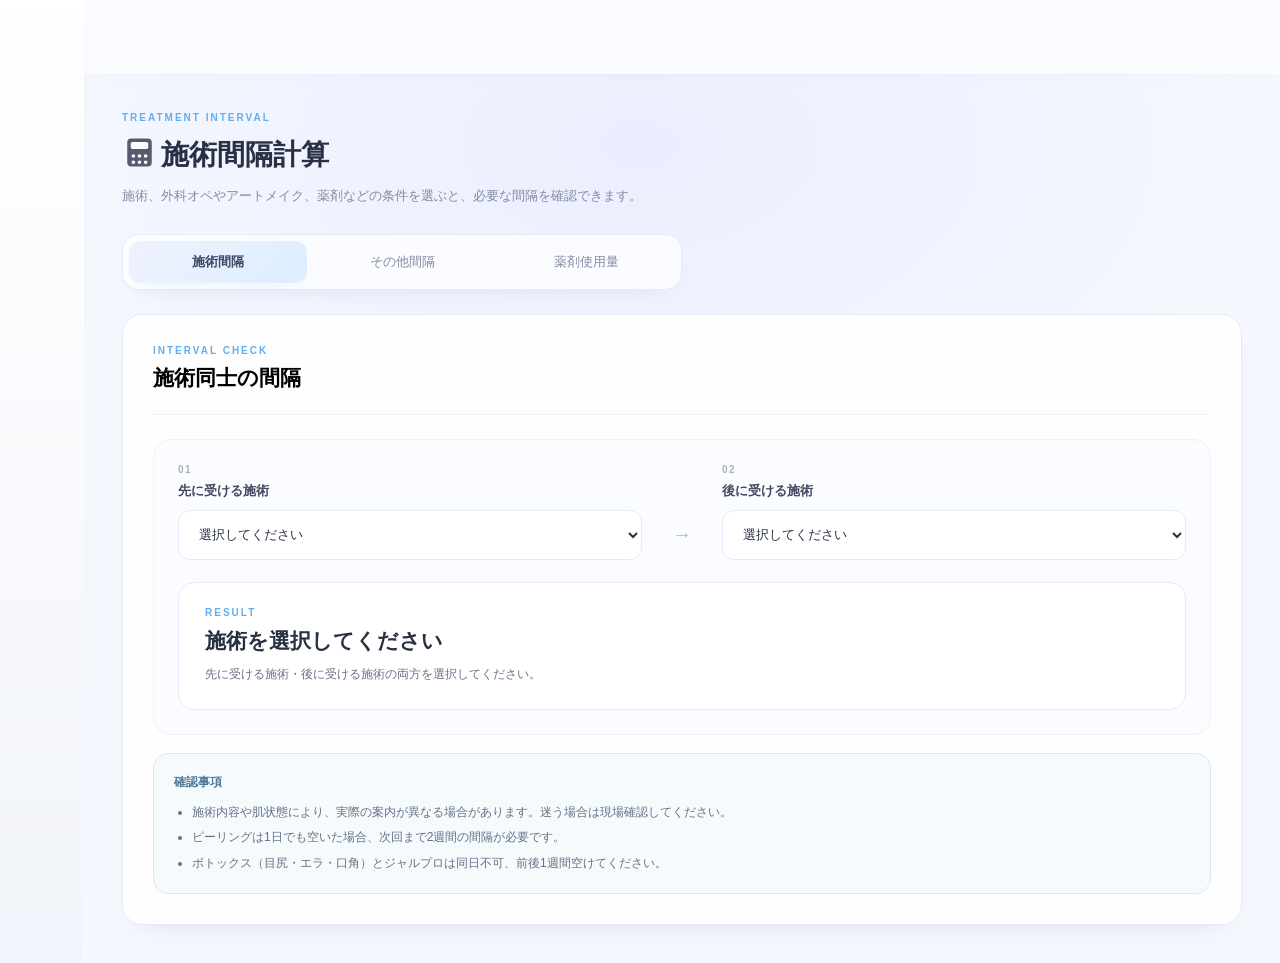
==== index.html @ de472851 "Rename interval page to index" ====
<!DOCTYPE html>
<html lang="ja">
<head>
  <meta charset="UTF-8">
  <meta name="viewport" content="width=device-width, initial-scale=1.0">
  <title>施術間隔計算 | 媒体チーム</title>
  <link rel="stylesheet" href="css/common.css">
  <link rel="stylesheet" href="css/interval.css">
</head>
<body>

<div class="dashboard">

        <aside class="sidebar collapsed"></aside>
    
        <main class="main-content">
         <!-- Top Bar -->
        <header class="top-bar">
      
        </header>


      <section class="tool-page">
        <div class="page-heading">
          <p class="eyebrow">TREATMENT INTERVAL</p>
          <h2><span class="title-icon"><img src="icons/interval.svg" alt="アイコン"></span>施術間隔計算</h2>
          <p>施術、外科オペやアートメイク、薬剤などの条件を選ぶと、必要な間隔を確認できます。</p>
        </div>

        <div class="calculator-tabs" role="tablist" aria-label="計算機を選択">

          <button class="calculator-tab active" type="button" role="tab" aria-selected="true" data-target="interval">施術間隔</button>
          <button class="calculator-tab" type="button" role="tab" aria-selected="false" data-target="restriction">その他間隔</button>
          <button class="calculator-tab" type="button" role="tab" aria-selected="false" data-target="drug">薬剤使用量</button>
       
        </div>

        <section class="calculator-panel" data-panel="interval">
          <div class="panel-header">
            <div>
              <p class="panel-kicker">INTERVAL CHECK</p>
              <h3>施術同士の間隔</h3>
            </div>
          </div>

          <div class="calculator-card">
            <div class="select-grid">
              <label class="field-group" for="beforeTreatment">
                <span class="field-number">01</span>
                <span class="field-label">先に受ける施術</span>
                <select id="beforeTreatment"><option value="">選択してください</option></select>
              </label>

              <div class="direction-mark" aria-hidden="true">→</div>

              <label class="field-group" for="afterTreatment">
                <span class="field-number">02</span>
                <span class="field-label">後に受ける施術</span>
                <select id="afterTreatment"><option value="">選択してください</option></select>
              </label>
            </div>

            <div id="resultBox" class="result-box is-neutral" aria-live="polite">
              <p class="result-label">RESULT</p>
              <p id="resultText" class="result-title">施術を選択してください</p>
              <p id="resultNote" class="result-note">先に受ける施術・後に受ける施術の両方を選択してください。</p>
            </div>
          </div>

          <div class="notice-card">
            <p class="notice-title">確認事項</p>
            <ul>
              <li>施術内容や肌状態により、実際の案内が異なる場合があります。迷う場合は現場確認してください。</li>
              <li>ピーリングは1日でも空いた場合、次回まで2週間の間隔が必要です。</li>
              <li>ボトックス（目尻・エラ・口角）とジャルプロは同日不可、前後1週間空けてください。</li>
            </ul>
          </div>
        </section>

        <section class="calculator-panel" data-panel="restriction" hidden>
          <div class="panel-header">
            <div>
              <p class="panel-kicker">OTHER RESTRICTIONS</p>
              <h3>その他施術制限</h3>
            </div>
          </div>

          <div class="calculator-card">
            <div class="restriction-grid">
              <label class="field-group" for="restrictionCategory">
                <span class="field-number">01</span>
                <span class="field-label">カテゴリ</span>
                <select id="restrictionCategory"><option value="">選択してください</option></select>
              </label>

              <label class="field-group" for="restrictionItem">
                <span class="field-number">02</span>
                <span class="field-label">項目</span>
                <select id="restrictionItem"><option value="">先にカテゴリを選択してください</option></select>
              </label>
            </div>

            <div id="restrictionResultBox" class="result-box is-neutral" aria-live="polite">
              <p class="result-label">RESULT</p>
              <p id="restrictionResultText" class="result-title">項目を選択してください</p>
              <p id="restrictionResultNote" class="result-note">カテゴリ・項目を選択すると、必要な間隔が表示されます。</p>
            </div>
          </div>
        </section>
      

        <section class="calculator-panel" data-panel="drug" hidden>
          <div class="panel-header">
    <div>
      <p class="panel-kicker">MEDICATION GUIDE</p>
      <h3>使用薬剤量</h3>
    </div>

          </div>

  <div class="calculator-card">

    <div class="selection-flow">

      <label class="field-group" for="drugTreatment">
        <span class="field-number">01</span>
        <span class="field-label">施術</span>

        <select id="drugTreatment">
          <option value="">選択してください</option>
        </select>
      </label>

      <div class="flow-line" aria-hidden="true">
        <span></span>
      </div>

      <label class="field-group" for="drugName">
        <span class="field-number">02</span>
        <span class="field-label">薬剤</span>

        <select id="drugName">
          <option value="">先に施術を選択してください</option>
        </select>
      </label>

    </div>

  <div class="drug-result-box" id="drugResultBox" aria-live="polite">

      <div class="result-heading">
        <div>
          <p class="result-label">DOSAGE RESULT</p>
          <p class="drug-result-title"> 薬剤を選択してください</p>
        </div>
      </div>

      <div id="drugResultList" class="drug-result-list">
          <p class="empty-message">施術・薬剤を選択すると、使用量が表示されます。</p>
      </div>
      </div>

  </div>

  <div class="notice-card compact">
    <p class="notice-title">使い方</p>
      <p>
        施術を選択すると対応する薬剤だけが表示されます。
       院ごとに使用量が異なる項目は、結果内の注記も確認してください。
      </p>
     </div>

        </section>

</section>
    </main>
  </div>
  <script src="js/common.js"></script>
  <script src="js/interval.js"></script>
</body>
</html>
---- css/common.css ----
/* ===========================
   Reset / Base
=========================== */
* {
    margin: 0;
    padding: 0;
    box-sizing: border-box;
}

:root {
    /* Background */
    --bg: #F6F8FF;

    /* Surfaces */
    --surface:#FFFFFF;
    --surface-soft: #FBFCFF;;
    --surface-tint: #F4F6FF;
    --surface-muted: #F1F4FA;
    --surface-hover: #F4F7FF;

    /* Brand */
    --primary: #8691F5;
    --primary-light: #CDD5FF;
    --primary-soft: #EEF1FF;

    --accent: #8FCBFF;
    --accent-strong: #62AEEF;
    --accent-deep: #4F7897;
    --accent-light: #EFF8FF;
    --accent-soft: #E7F5FF;
    --accent-pale: #D9ECFF;
    --accent-muted: #A8BED0;

    --navy: #252B78;
    --navy-soft: #3E4A68;

    /* Text */
    --text: #283044;
    --text-strong: #414A61;
    --text-secondary: #667087;
    --text-sub: #818BA2;
    --text-muted: #9098AA;
    --text-faint: #AAB2C4;

    /* Borders */
    --border: #E4EAF7;
    --border-soft: #EEF1F8;
    --border-strong: #D9E2F2;
    --border-accent: #D4E9FA;
    --border-focus: #B8D9F2;

    /* Shadows */
    --shadow-soft: 0 8px 22px rgba(43, 58, 116, 0.05);
    --shadow-float: 0 12px 28px rgba(54, 72, 135, 0.08);

    /* Shared gradients */
    --gradient-brand: linear-gradient(
        135deg,
        rgba(238, 241, 255, 0.96),
        rgba(219, 237, 255, 0.96)
    );

    --gradient-brand-strong: linear-gradient(
        135deg,
        rgba(220, 227, 255, 0.98),
        rgba(193, 224, 255, 0.98)
    );
}

body {
    font-family: "Geist", "Noto Sans JP", sans-serif;
    background:
        radial-gradient(
            50% 40% at 50% 15%,
            rgba(134, 145, 245, 0.10) 0%,
            rgba(143, 203, 255, 0) 100%
        ),
        var(--bg);
}

/* ===========================
   Layout
=========================== */
a{
    text-decoration: none;
    color: inherit;
}
.dashboard {
    display: flex;
    min-height: 100vh;
}
.main-content {
    flex: 1;
}
/* ===========================
   Sidebar
=========================== */

.sidebar {
    position: relative;

    flex: 0 0 250px;
    width: 250px;
    min-width: 250px;
        border-right: 1px solid rgba(255, 255, 255, 0.5);
    background: linear-gradient(
    180deg,
    var(--surface) 0%,
    var(--surface-muted) 100%
);
    box-shadow: 2px 0 18px -10px rgba(43, 58, 116, 0.05);
    backdrop-filter: blur(12px);

    /* overflow:hidden は削除 */
    overflow: visible;

    transition:
        width 0.28s ease,
        min-width 0.28s ease,
        flex-basis 0.28s ease;
}


.sidebar-header {
    display: flex;
    flex-direction: column;
    align-items: flex-start;
    gap: 12px;
    padding: 30px 40px 20px;
}

.header-title {
    color: var(--text);
    font-size: 26px;
    font-weight: 600;
}

.header-subtitle {
    color: var(--text-sub);
    font-size: 12px;
    font-weight: 400;
    letter-spacing: 1.8px;
}

.dashboard-nav {
    margin-top: 25px;
    margin-bottom: 10px;
    width: 100%;
    padding: 0 12px; 
}

.menu-item{
    width:180px;
    height:46px;
    margin:0 auto;
    display:flex;
    align-items:center;
    gap:8px;
    padding:0 14px;
    border-radius:12px;
    color:var(--text-secondary);
    text-decoration:none;
    transition:all .2s ease;
}

.menu-item:hover{
    background:rgba(243,247,252,.7);
}

.menu-item.active{
    background: var(--gradient-brand);
    border: 1px solid rgba(255, 255, 255, .8);
    box-shadow: 0 10px 24px -16px rgba(98, 126, 190, 0.24);
}

.menu-item.active .menu-text{
    color:var(--text);
    font-weight:600;
}
.menu-item.active .icon{
    opacity:.9;
}

.title-icon {
  font-size: 1.25em;
  vertical-align: -0.05em;
  margin-right: 4px;
}

.title-icon img {
  width: 35px;
  height: 35px;
  transform: translateY(4px);
}

.menu-text {
    color: var(--text);
    font-size: 15px;
    font-weight: 500;
}

.menu-title {
    display: flex;
    height: 20px;
    padding: 40px;
    align-items: center;
    gap: 10px;
    color: var(--text-muted);
    font-size: 14px;
    font-weight: 400;
    letter-spacing: 3.2px;
}

/* ===========================
   Shortcut
=========================== */
.shortcut-box {
    position: sticky;
    margin-left: 25px;
    display: grid;
    width: 205px;
    height: 195px;
    padding: 20px 14px;
    gap: 10px;
    grid-template-columns: repeat(2, 1fr);
    border-radius: 20px;
    border: 1px solid var(--border);
    background: var(--gradient-brand);
    opacity: 0.5;
}

.shortcut-item{
    display:flex;
    flex-direction:column;
    justify-content:center;
    align-items:center;
    gap:8px;

    border-radius:16px;
    border:1px solid var(--border-soft);
    background:var(--surface);
    box-shadow:0 6px 18px -10px rgba(43, 58, 116, 0.05);

    text-decoration:none;
    color:var(--text);
    font-size:11px;
    font-weight:500;
    transition: .2s;
}
.shortcut-item:hover{
    transform: translateY(-3px);
    box-shadow: 0 12px 24px rgba(43, 58, 116, 0.08);
}

.shortcut-icon{
    width:34px;
    height:34px;
    border-radius:10px;
    background:var(--primary-soft);

    display:flex;
    align-items:center;
    justify-content:center;

    color:var(--navy);
    font-size:16px;
}

/* ===========================
   Sidebar Smooth Collapse
=========================== */

.sidebar.collapsed {
    flex-basis: 84px;
    width: 84px;
    min-width: 84px;
}

/* ===========================
   Sidebar Text Animation
=========================== */

.header-title,
.header-subtitle,
.menu-title,
.menu-text,
.arrow {
    opacity: 1;
    visibility: visible;

    white-space: nowrap;
    overflow: hidden;

    transition:
        opacity 0.14s ease,
        visibility 0.14s ease,
        max-width 0.24s ease,
        margin 0.24s ease,
        transform 0.24s ease;
}

.header-title,
.header-subtitle {
    max-width: 190px;
}

.menu-title {
    max-width: 180px;
}

.menu-text {
    max-width: 150px;
}

.arrow {
    max-width: 20px;
}

/* 閉じたときは透明化だけでなく、横幅もゼロにする */

.sidebar.collapsed .header-title,
.sidebar.collapsed .header-subtitle,
.sidebar.collapsed .menu-title,
.sidebar.collapsed .menu-text,
.sidebar.collapsed .arrow {
    max-width: 0;

    margin: 0;
    padding-left: 0;
    padding-right: 0;

    opacity: 0;
    visibility: hidden;
    transform: translateX(-6px);

    pointer-events: none;
}

/* 開くとき、幅が広がってから文字を表示 */

.sidebar:not(.collapsed) .header-title,
.sidebar:not(.collapsed) .header-subtitle,
.sidebar:not(.collapsed) .menu-title,
.sidebar:not(.collapsed) .menu-text,
.sidebar:not(.collapsed) .arrow {
    transition-delay: 0.08s;
}

/* ===========================
   Sidebar Header
=========================== */

.sidebar-header {
    display: flex;
    flex-direction: column;
    align-items: flex-start;

    gap: 12px;
    height: 138px;
    padding: 30px 40px 20px;

    overflow: hidden;

    transition:
        padding 0.28s ease;
}

.sidebar.collapsed .sidebar-header {
    padding-right: 0;
    padding-left: 0;
}

/* ===========================
   Sidebar Menu Item
=========================== */

.sidebar .menu-item {
    display: flex;
    align-items: center;

    width: 200px;
    height: 50px;
    margin: 0 auto 2px;
    padding: 0 14px;

    gap: 10px;
    border-radius: 12px;

    transition:
        width 0.28s ease,
        height 0.28s ease,
        margin 0.28s ease,
        padding 0.28s ease,
        gap 0.22s ease,
        background 0.2s ease,
        border-color 0.2s ease,
        box-shadow 0.2s ease;
}

/* 閉じた状態 */

.sidebar.collapsed .menu-item {
    justify-content: center;

    width: 52px;
    height: 52px;
    margin: 0 auto 10px;
    padding: 0;

    gap: 0;
    border-radius: 14px;
}

/* ===========================
   Sidebar Icons
=========================== */

.sidebar .icon {
    flex: 0 0 22px;

    display: flex;
    align-items: center;
    justify-content: center;

    width: 22px;
    height: 22px;

    margin: 0;
    padding: 0;

    opacity: 1;
    visibility: visible;
    transform: none;
}

.sidebar .icon img {
    display: block;

    width: 22px;
    height: 22px;

    margin: 0;
}

/* 閉じてもアイコンは必ず表示 */

.sidebar.collapsed .icon,
.sidebar.collapsed .icon img {
    opacity: 1;
    visibility: visible;
    transform: none;
}

/* ===========================
   Active / Hover
=========================== */

.sidebar.collapsed .menu-item.active {
    border: 1px solid var(--border-accent);
    background: var(--gradient-brand);
    box-shadow: var(--shadow-soft);
}

.sidebar.collapsed .menu-item:not(.active):hover {
    background: var(--surface-hover);
}

/* ===========================
   Hidden Contents
=========================== */

.sidebar.collapsed .submenu,
.sidebar.collapsed .shortcut {
    display: none;
}

/* ===========================
   Sidebar Toggle
=========================== */

.sidebar-toggle {
    position: absolute;
    top: 140px;
    right: 0;
    z-index: 30;

    display: flex;
    align-items: center;
    justify-content: center;

    width: 18px;
    height: 42px;
    padding: 0;

    border: 1px solid var(--border);
    border-radius: 10px;

    background: var(--surface);
    box-shadow: var(--shadow-soft);

    color: var(--text-secondary);
    font: inherit;
    font-size: 16px;
    line-height: 1;

    cursor: pointer;

    transform: translateX(50%);

    transition:
        background 0.2s ease,
        color 0.2s ease,
        box-shadow 0.2s ease;
}

.sidebar-toggle:hover {
    background: var(--gradient-brand);
    color: var(--navy);
    box-shadow: var(--shadow-float);
}

.sidebar-toggle-icon {
    display: flex;
    align-items: center;
    justify-content: center;

    line-height: 1;
}
/* ===========================
   Top Bar
=========================== */
.top-bar {
    display: flex;
    justify-content: space-between;
    align-items: center;
    width: 100%;
    height: 74px;
    padding: 0 35px;
    background: var(--surface-soft);
    box-shadow: 0 6px 18px -10px rgba(43, 58, 116, 0.05);
}

.breadcrumb {
    color: var(--text-faint);
    font-size: 12px;
    font-weight: 400;
}

.search {
    display: flex;
    align-items: center;
    gap: 12px;
    width: 400px;
    height: 40px;
    padding: 0 18px;
    border-radius: 999px;
    border: 1px solid var(--border);
    background: var(--surface-tint);
}

.search input {
    flex: 1;
    border: none;
    background: transparent;
    outline: none;
    font-size: 12px;
}
---- css/interval.css ----
/* ===========================
   Interval / Restriction Page
=========================== */
.tool-page{
   padding:38px;
   max-width:1320px;
   margin:0 auto;
}
.page-heading{
   margin-bottom:26px;
}
.eyebrow,.panel-kicker,.result-label{
   color:var(--accent-strong);
   font-size:10px;
   font-weight:650;
   letter-spacing:2px
}
.page-heading h2{
   margin-top:8px;
   color:var(--text);font-size:28px;
   font-weight:650
}
.page-heading>p:last-child{
   margin-top:10px;
   color:var(--text-sub);
   font-size:13px;
   line-height:1.8
}
.calculator-tabs {
    display: grid;
    grid-template-columns: repeat(3, minmax(0, 1fr));
    gap: 6px;

    width: min(100%, 560px);
    margin-bottom: 24px;
    padding: 6px;

    border: 1px solid rgba(232, 229, 240, 0.85);
    border-radius: 16px;

    background: rgba(255, 255, 255, 0.72);
    box-shadow:
        0 10px 28px -18px rgba(54, 72, 135, 0.18);

    backdrop-filter: blur(12px);
}

.calculator-tab {
    width: 100%;
    min-width: 0;
    height: 42px;
    padding: 0 16px;

    border: none;
    border-radius: 12px;
    background: transparent;

    color: var(--text-sub);
    font: inherit;
    font-size: 13px;
    font-weight: 500;

    cursor: pointer;

    transition:
        background 0.2s ease,
        color 0.2s ease,
        box-shadow 0.2s ease;
}

.calculator-tab:hover {
    background: rgba(232, 244, 251, 0.62);
    color: var(--navy-soft);
}

.calculator-tab.active {
    background:
        var(--gradient-brand);

    color: var(--navy-soft);
    font-weight: 600;

    box-shadow:
        0 8px 20px -14px rgba(98, 174, 239, 0.28);
}
.calculator-panel{
   padding:30px;
   border:1px solid var(--border);
   border-radius:20px;
   background:rgba(255,255,255,.92);
   box-shadow:0 12px 30px -18px rgba(66,74,101,.2);
   animation:fadeUp .25s ease
}
.calculator-panel[hidden]{display:none
}
.panel-header{
   display:flex;
   align-items:flex-start;
   justify-content:space-between;
   gap:20px;
   margin-bottom:24px;
   padding-bottom:22px;
   border-bottom:1px solid var(--border-soft)
}
.panel-header h3{
   margin-top:8px;
   font-size:21px;
   font-weight:650;
}

.calculator-card{
   padding:24px;
   border:1px solid var(--border-soft);
   border-radius:18px;
   background:var(--surface-soft);
}
.select-grid{
   display:grid;
   grid-template-columns:minmax(0,1fr) 48px minmax(0,1fr);
   gap:16px;
   align-items:end;
}
.restriction-grid{
   display:grid;
   grid-template-columns:repeat(2,minmax(0,1fr));
   gap:18px;
}
.field-group{
   display:block;
}
.field-number{
   display:block;
   margin-bottom:7px;
   color:var(--text-faint);
   font-size:10px;
   font-weight:700;
   letter-spacing:1.5px;
}
.field-label{
   display:block;
   margin-bottom:10px;
   color:var(--text-strong);
   font-size:13px;
   font-weight:650;
}
.field-group select{
   width:100%;
   height:50px;
   padding:0 16px;
   border:1px solid var(--border);
   border-radius:12px;
   background:var(--surface);
   color:var(--text);
   outline:none;
   transition:border-color .2s,box-shadow .2s
}
.field-group select:focus{
   border-color:var(--border-focus);
   box-shadow:0 0 0 4px rgba(184, 217, 242, 0.22)
}
.direction-mark{
   height:50px;
   display:grid;
   place-items:center;
   color:var(--accent-muted);
   font-size:20px;
}
.result-box{
   margin-top:22px;
   padding:24px 26px;
   border:1px solid var(--border-accent);
   border-radius:16px;
   background:var(--gradient-brand);
   transition:.2s;
}
.result-box.is-neutral{
   border-color:var(--border);
   background:var(--surface);
}
.result-box.is-warning{
   border-color:#D8D6F2;
   background:var(--gradient-brand)
}
.result-box.is-danger{
   border-color:var(--border-focus);
   background:var(--gradient-brand-strong);
   box-shadow:0 8px 20px rgba(98, 174, 239, 0.10)
}
.result-title{
   margin-top:9px;
   color:var(--text);
   font-size:21px;
   font-weight:700;
}
.result-note{
   margin-top:9px;
   color:var(--text-secondary);
   font-size:12px;
   line-height:1.8;
   white-space:pre-line;
}
.notice-card{
   margin-top:18px;
   padding:18px 20px;
   border:1px solid var(--border-accent);
   border-radius:15px;
   background:rgba(244,250,253,.9);
   color:var(--text-secondary);
   font-size:12px;
   line-height:1.8;
}
.notice-title{
   margin-bottom:8px;
   color:var(--accent-deep);
   font-weight:700;
}
.notice-card ul{
   padding-left:18px;
}
.notice-card li+li{
   margin-top:4px
}
  
/* ===========================
   Drug Dosage
=========================== */

.selection-flow {
    display: grid;
    grid-template-columns:
        minmax(0, 1fr)
        72px
        minmax(0, 1fr);
    gap: 18px;
    align-items: end;
}

.flow-line {
    height: 50px;

    display: flex;
    align-items: center;
    justify-content: center;
}

.flow-line span {
    position: relative;

    display: block;
    width: 100%;
    height: 1px;

    background: var(--border-accent);
}

.flow-line span::after {
    content: "";

    position: absolute;
    top: 50%;
    right: 0;

    width: 7px;
    height: 7px;

    border-top: 1px solid var(--accent-muted);
    border-right: 1px solid var(--accent-muted);

    transform:
        translateY(-50%)
        rotate(45deg);
}

.drug-result-box {
    margin-top: 22px;
    padding: 24px 26px;

    border: 1px solid var(--border-accent);
    border-radius: 16px;

    background:var(--gradient-brand);
}

.result-heading {
    display: flex;
    justify-content: space-between;
    align-items: flex-start;
   
    gap: 20px;
    margin-bottom: 18px;
}

.drug-result-title {
    margin-top: 9px;

    color: var(--text);
    font-size: 21px;
    font-weight: 700;
}

.drug-result-list {
    display: grid;
    grid-template-columns:
        repeat(2, minmax(0, 1fr));
    gap: 12px;
}

.drug-result-item {
    min-width: 0;
    padding: 16px 18px;

    border: 1px solid var(--border-accent);
    border-radius: 13px;

    background: rgba(255, 255, 255, 0.88);
}

.drug-result-item strong {
    display: block;
    margin-bottom: 8px;

    color: var(--text-strong);
    font-size: 13px;
    font-weight: 600;
    line-height: 1.6;
}

.drug-result-item span {
    display: block;

    color: var(--accent-deep);
    font-size: 14px;
    font-weight: 650;
    line-height: 1.7;
}

.empty-message {
    grid-column: 1 / -1;

    color: var(--text-secondary);
    font-size: 12px;
    line-height: 1.8;
}

.notice-card.compact p:last-child {
    color: var(--text-secondary);
    font-size: 12px;
    line-height: 1.8;
}
@media (max-width: 900px) {

    .tool-page {
        padding: 24px;
    }

    .calculator-tabs {
        width: 100%;
        grid-template-columns: repeat(3, minmax(0, 1fr));
    }

    .calculator-tab {
        padding: 0 8px;
        font-size: 12px;
    }

    .select-grid,
    .restriction-grid,
    .selection-flow {
        grid-template-columns: 1fr;
    }

    .direction-mark {
        height: 20px;
        transform: rotate(90deg);
    }

    .flow-line {
        height: 20px;
    }

    .flow-line span {
        width: 30px;
        transform: rotate(90deg);
    }

    .drug-result-list {
        grid-template-columns: 1fr;
    }}
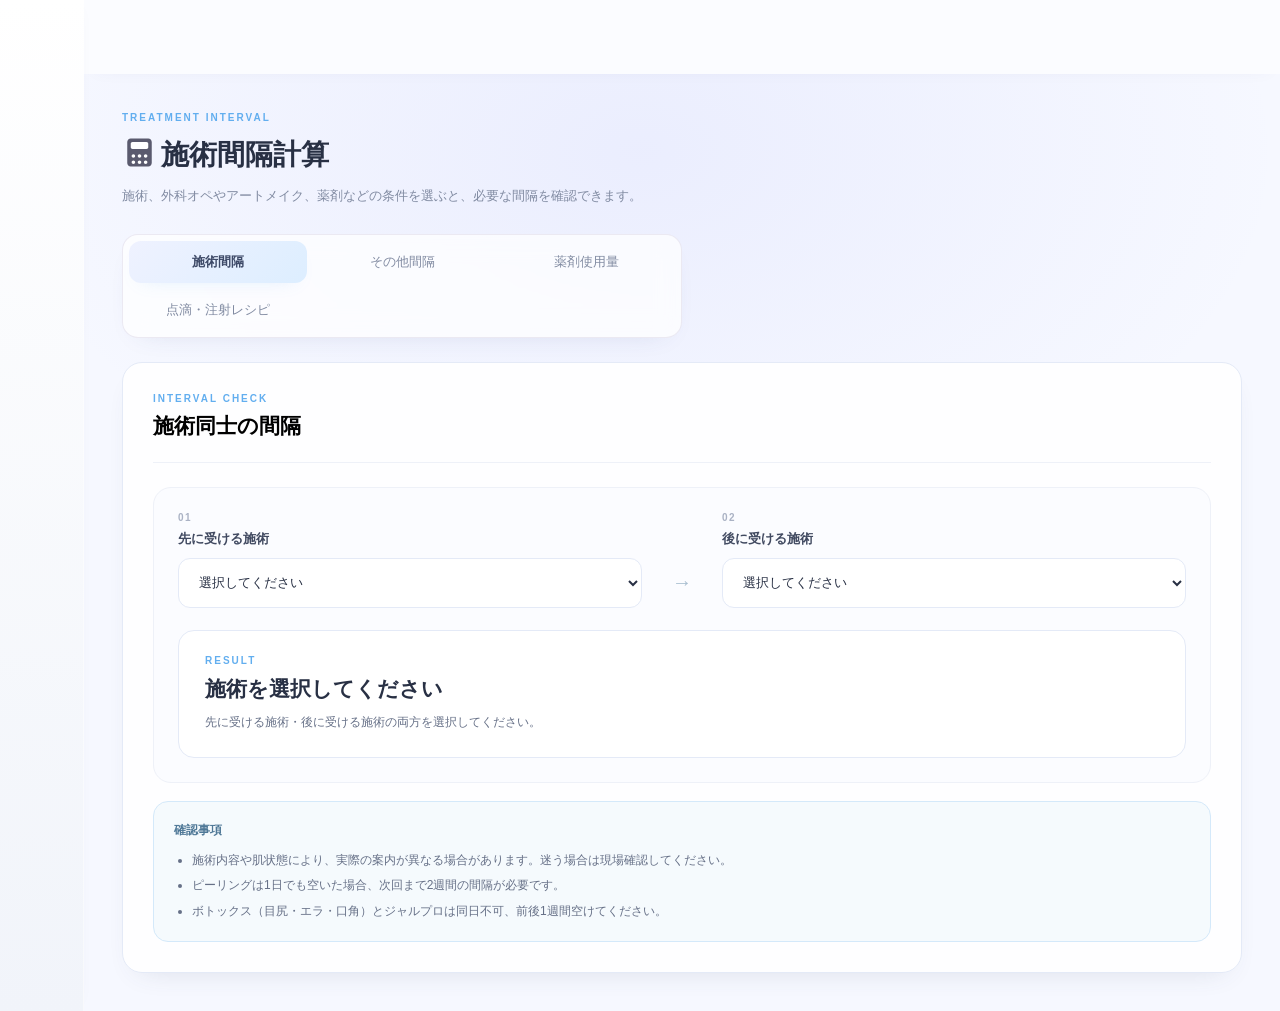
==== commit 64a75c90: "点滴レシピ追加" ====
--- a/index.html
+++ b/index.html
@@ -32,6 +32,7 @@
           <button class="calculator-tab active" type="button" role="tab" aria-selected="true" data-target="interval">施術間隔</button>
           <button class="calculator-tab" type="button" role="tab" aria-selected="false" data-target="restriction">その他間隔</button>
           <button class="calculator-tab" type="button" role="tab" aria-selected="false" data-target="drug">薬剤使用量</button>
+          <button class="calculator-tab" type="button" role="tab" aria-selected="false" data-target="recipe">点滴・注射レシピ</button>
        
         </div>
 
@@ -172,10 +173,39 @@
 
         </section>
 
+        <section class="calculator-panel" data-panel="recipe" hidden>
+          <div class="panel-header"><div>
+            <p class="panel-kicker">DRIP &amp; INJECTION RECIPE</p>
+            <h3>点滴・注射レシピ</h3>
+          </div></div>
+          <div class="calculator-card">
+            <div class="restriction-grid">
+              <label class="field-group" for="recipeClinic">
+                <span class="field-number">01</span><span class="field-label">院</span>
+                <select id="recipeClinic"><option>新宿院</option><option>心斎橋院</option><option>福岡院</option></select>
+              </label>
+              <label class="field-group" for="recipeMenu">
+                <span class="field-number">02</span><span class="field-label">点滴・注射メニュー</span>
+                <select id="recipeMenu"><option value="">選択してください</option></select>
+              </label>
+            </div>
+            <div class="result-box is-neutral" id="recipeResultBox" aria-live="polite">
+              <p class="result-label">RECIPE</p>
+              <p class="result-title" id="recipeTitle">メニューを選択してください</p>
+              <p class="result-note" id="recipePrice"></p>
+              <p class="result-note" id="recipeIngredients">院・メニューを選択すると、成分と料金が表示されます。</p>
+            </div>
+          </div>
+          <div class="notice-card compact"><p class="notice-title">レシピについて</p>
+            <p>心斎橋院・福岡院の成分が空欄の項目は、新宿院の内容を反映しています。</p>
+          </div>
+        </section>
+
 </section>
     </main>
   </div>
   <script src="js/common.js"></script>
   <script src="js/interval.js"></script>
+  <script src="js/recipes.js"></script>
 </body>
 </html>
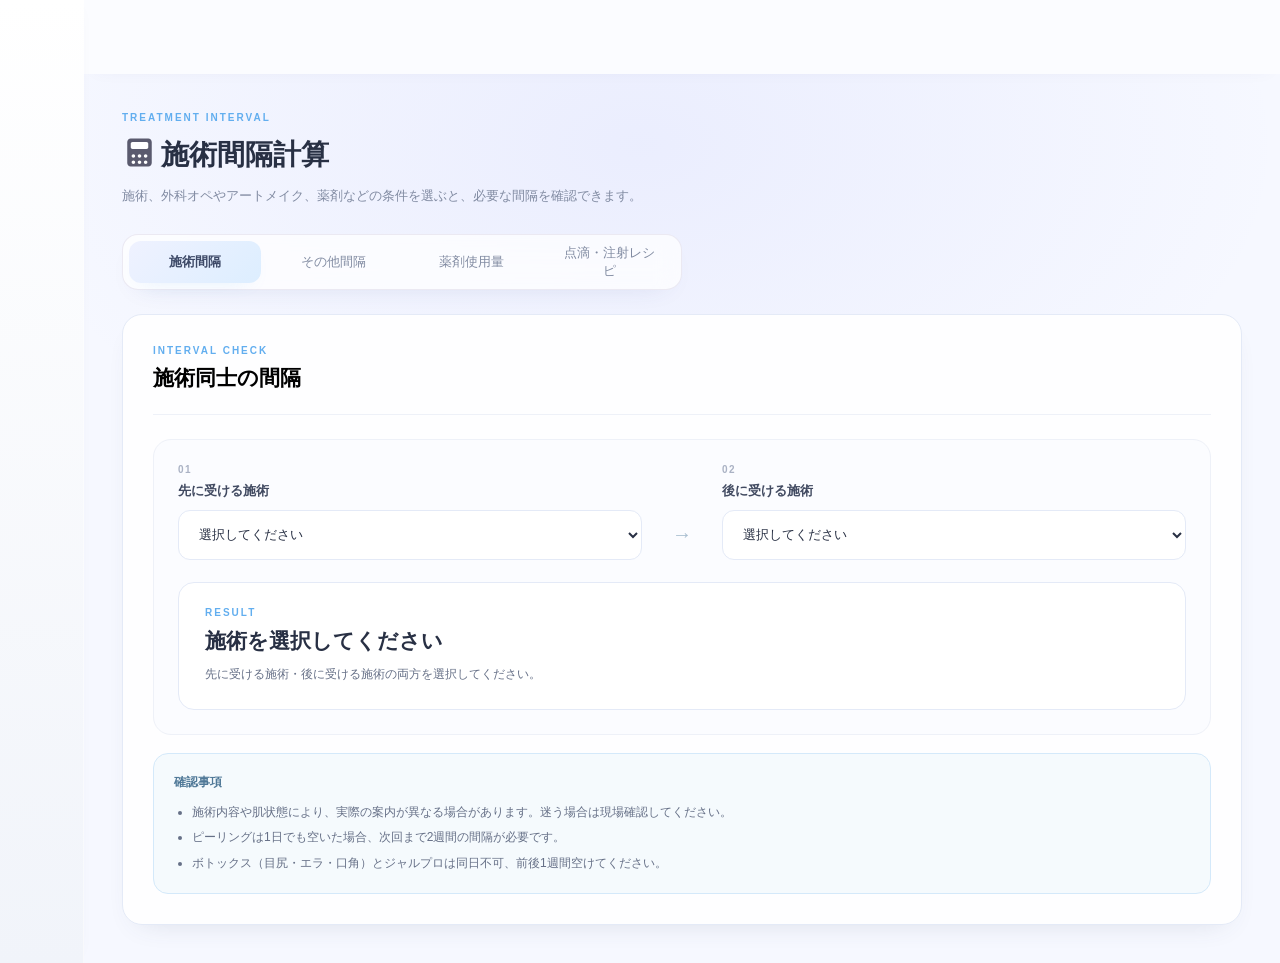
==== commit cdf674ea: "文字数調整" ====
--- a/index.html
+++ b/index.html
@@ -176,7 +176,7 @@
         <section class="calculator-panel" data-panel="recipe" hidden>
           <div class="panel-header"><div>
             <p class="panel-kicker">DRIP &amp; INJECTION RECIPE</p>
-            <h3>点滴・注射レシピ</h3>
+            <h3>点滴・注射</h3>
           </div></div>
           <div class="calculator-card">
             <div class="restriction-grid">
--- a/css/interval.css
+++ b/css/interval.css
@@ -28,7 +28,7 @@
 }
 .calculator-tabs {
     display: grid;
-    grid-template-columns: repeat(3, minmax(0, 1fr));
+    grid-template-columns: repeat(4, minmax(0, 1fr));
     gap: 6px;
 
     width: min(100%, 560px);
@@ -355,7 +355,7 @@
 
     .calculator-tabs {
         width: 100%;
-        grid-template-columns: repeat(3, minmax(0, 1fr));
+        grid-template-columns: repeat(4, minmax(0, 1fr));
     }
 
     .calculator-tab {
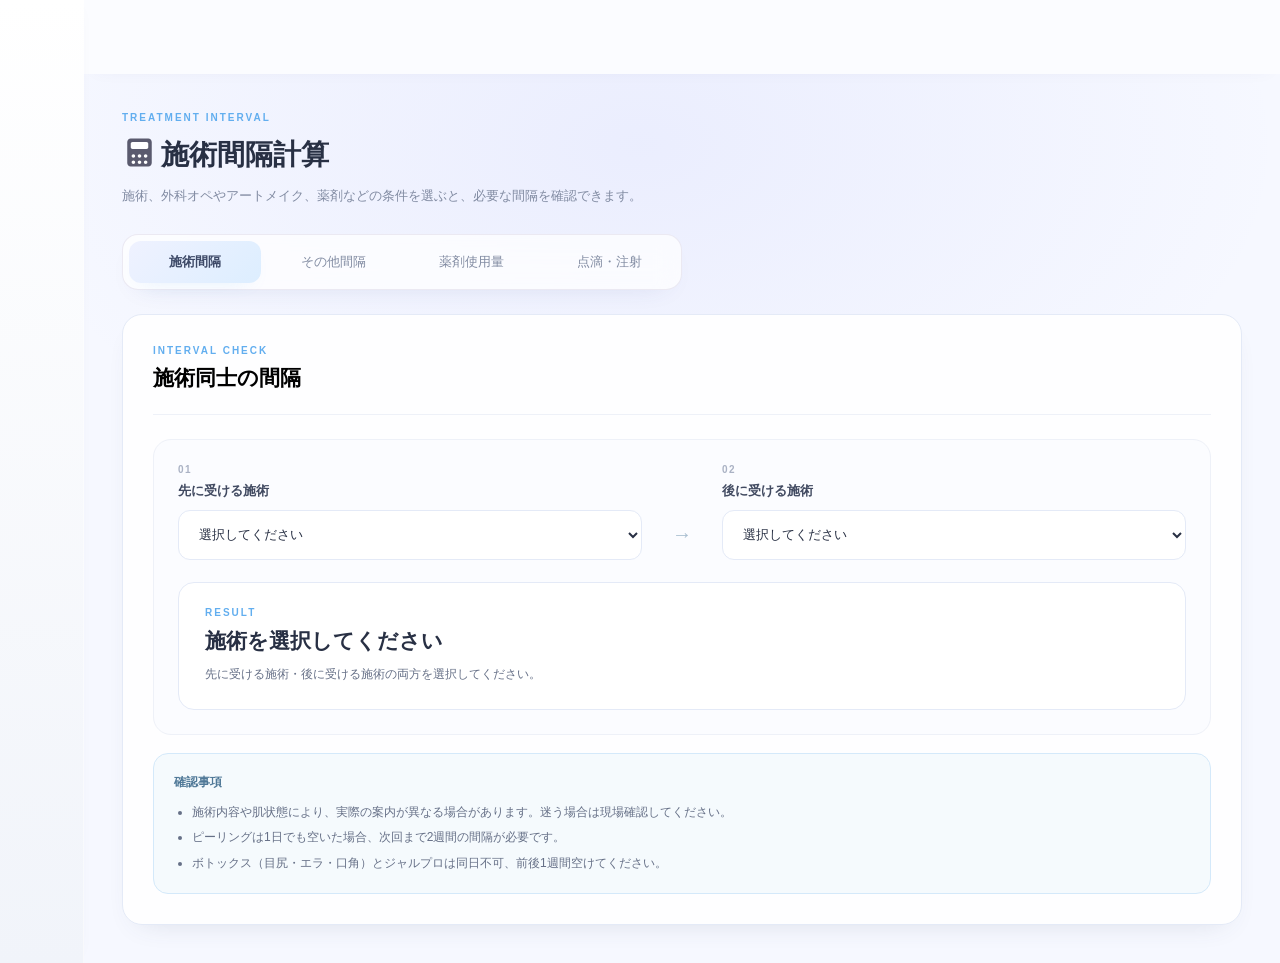
==== commit 9782c93d: "文字数調整２" ====
--- a/index.html
+++ b/index.html
@@ -32,7 +32,7 @@
           <button class="calculator-tab active" type="button" role="tab" aria-selected="true" data-target="interval">施術間隔</button>
           <button class="calculator-tab" type="button" role="tab" aria-selected="false" data-target="restriction">その他間隔</button>
           <button class="calculator-tab" type="button" role="tab" aria-selected="false" data-target="drug">薬剤使用量</button>
-          <button class="calculator-tab" type="button" role="tab" aria-selected="false" data-target="recipe">点滴・注射レシピ</button>
+          <button class="calculator-tab" type="button" role="tab" aria-selected="false" data-target="recipe">点滴・注射</button>
        
         </div>
 
@@ -176,7 +176,7 @@
         <section class="calculator-panel" data-panel="recipe" hidden>
           <div class="panel-header"><div>
             <p class="panel-kicker">DRIP &amp; INJECTION RECIPE</p>
-            <h3>点滴・注射</h3>
+            <h3>点滴・注射レシピ</h3>
           </div></div>
           <div class="calculator-card">
             <div class="restriction-grid">
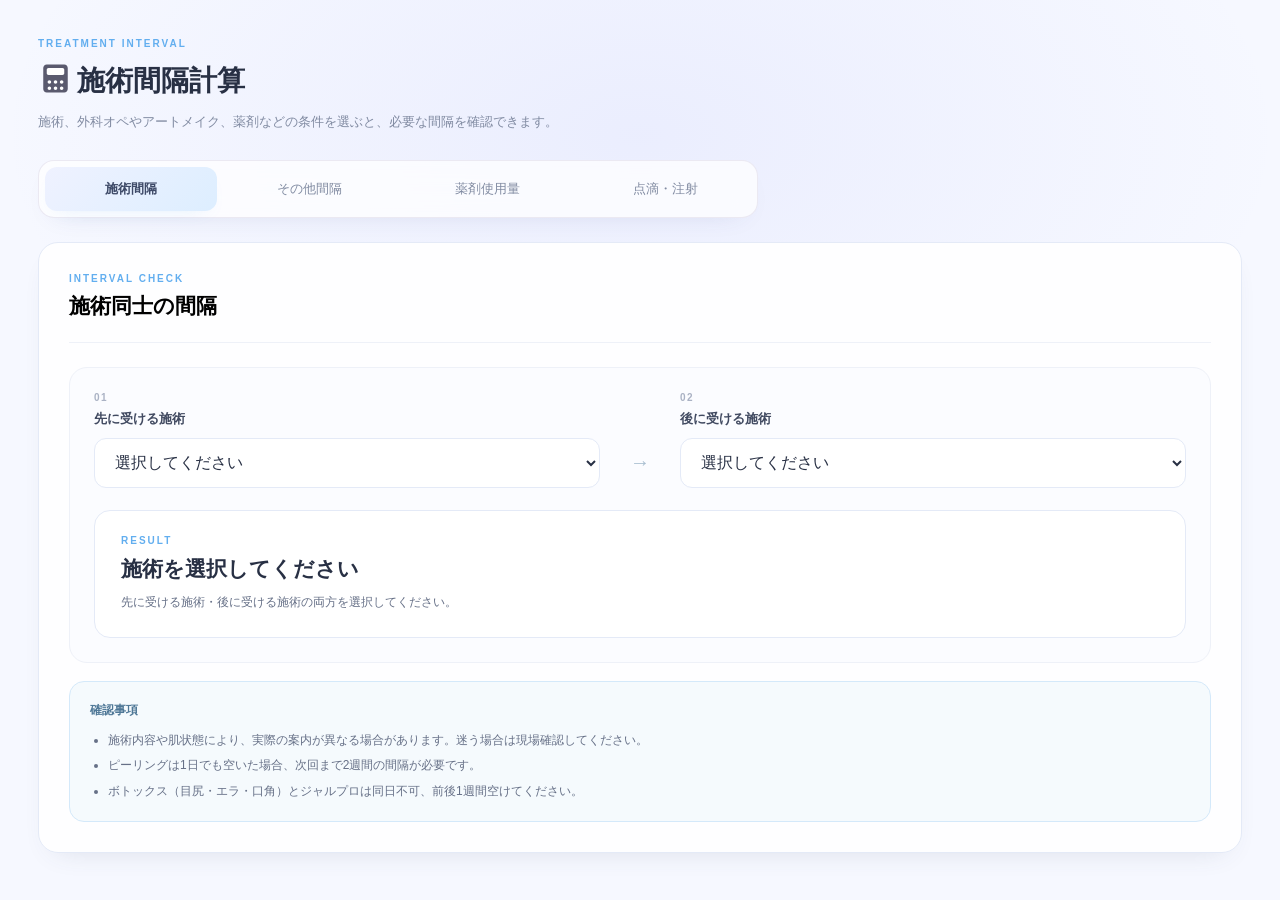
==== commit 866213f0: "修正" ====
--- a/index.html
+++ b/index.html
@@ -3,21 +3,15 @@
 <head>
   <meta charset="UTF-8">
   <meta name="viewport" content="width=device-width, initial-scale=1.0">
-  <title>施術間隔計算 | 媒体チーム</title>
+  <title>施術間隔計算</title>
   <link rel="stylesheet" href="css/common.css">
-  <link rel="stylesheet" href="css/interval.css">
+  <link rel="stylesheet" href="css/interval.css?v=20260929">
 </head>
 <body>
 
 <div class="dashboard">
-
-        <aside class="sidebar collapsed"></aside>
     
         <main class="main-content">
-         <!-- Top Bar -->
-        <header class="top-bar">
-      
-        </header>
 
 
       <section class="tool-page">
--- a/css/interval.css
+++ b/css/interval.css
@@ -1,8 +1,13 @@
 /* ===========================
    Interval / Restriction Page
 =========================== */
+.main-content {
+   width:100%;
+   min-width:0;
+}
 .tool-page{
    padding:38px;
+   width:100%;
    max-width:1320px;
    margin:0 auto;
 }
@@ -31,7 +36,7 @@
     grid-template-columns: repeat(4, minmax(0, 1fr));
     gap: 6px;
 
-    width: min(100%, 560px);
+    width: min(100%, 720px);
     margin-bottom: 24px;
     padding: 6px;
 
@@ -48,7 +53,9 @@
 .calculator-tab {
     width: 100%;
     min-width: 0;
-    height: 42px;
+    min-height: 44px;
+    height: auto;
+    line-height: 1.5;
     padding: 0 16px;
 
     border: none;
@@ -127,6 +134,7 @@
 }
 .field-group{
    display:block;
+   min-width:0;
 }
 .field-number{
    display:block;
@@ -145,6 +153,11 @@
 }
 .field-group select{
    width:100%;
+   min-width:0;
+   max-width:100%;
+   font:inherit;
+   font-size:16px;
+   text-overflow:ellipsis;
    height:50px;
    padding:0 16px;
    border:1px solid var(--border);
@@ -366,7 +379,7 @@
     .select-grid,
     .restriction-grid,
     .selection-flow {
-        grid-template-columns: 1fr;
+        grid-template-columns: minmax(0, 1fr);
     }
 
     .direction-mark {
@@ -384,5 +397,86 @@
     }
 
     .drug-result-list {
-        grid-template-columns: 1fr;
+        grid-template-columns: minmax(0, 1fr);
     }}
+
+/* Keep long treatment names and recipes within their cards. */
+.result-title,
+.drug-result-title,
+.result-note,
+.drug-result-item,
+.notice-card {
+    overflow-wrap: anywhere;
+}
+
+@media (max-width: 600px) {
+    .tool-page {
+        padding: 24px 12px;
+    }
+
+    .page-heading {
+        margin-bottom: 20px;
+    }
+
+    .page-heading h2 {
+        font-size: 24px;
+    }
+
+    .calculator-tabs {
+        gap: 4px;
+        padding: 4px;
+        margin-bottom: 18px;
+    }
+
+    .calculator-tab {
+        padding: 8px 2px;
+        font-size: 11px;
+        overflow-wrap: anywhere;
+    }
+
+    .calculator-panel {
+        padding: 16px 12px;
+        border-radius: 16px;
+    }
+
+    .panel-header {
+        margin-bottom: 16px;
+        padding-bottom: 16px;
+    }
+
+    .panel-header h3,
+    .result-title,
+    .drug-result-title {
+        font-size: 19px;
+        line-height: 1.6;
+    }
+
+    .calculator-card {
+        padding: 14px 12px;
+        border-radius: 14px;
+    }
+
+    .select-grid,
+    .restriction-grid,
+    .selection-flow {
+        gap: 12px;
+    }
+
+    .field-group select {
+        padding: 0 10px;
+    }
+
+    .result-box,
+    .drug-result-box {
+        margin-top: 18px;
+        padding: 16px 12px;
+    }
+
+    .drug-result-item {
+        padding: 12px;
+    }
+
+    .notice-card {
+        padding: 14px;
+    }
+}
